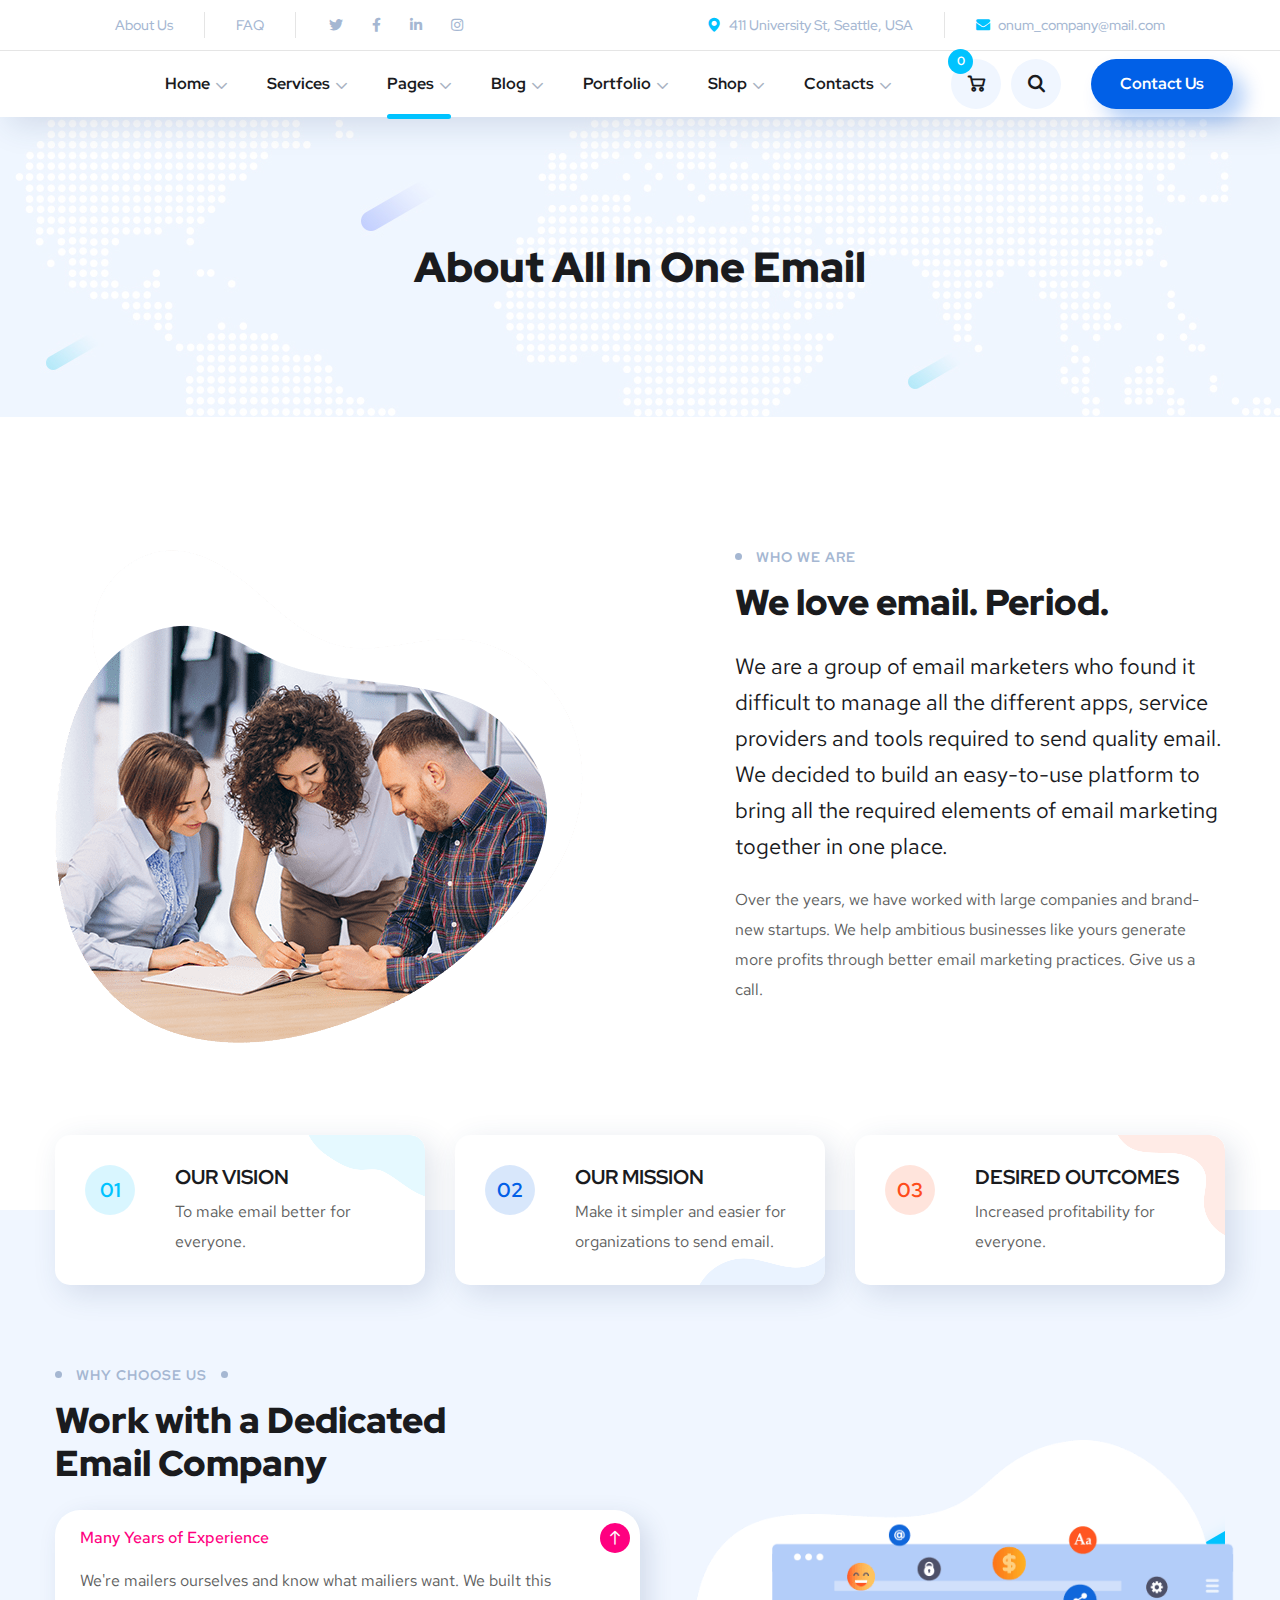
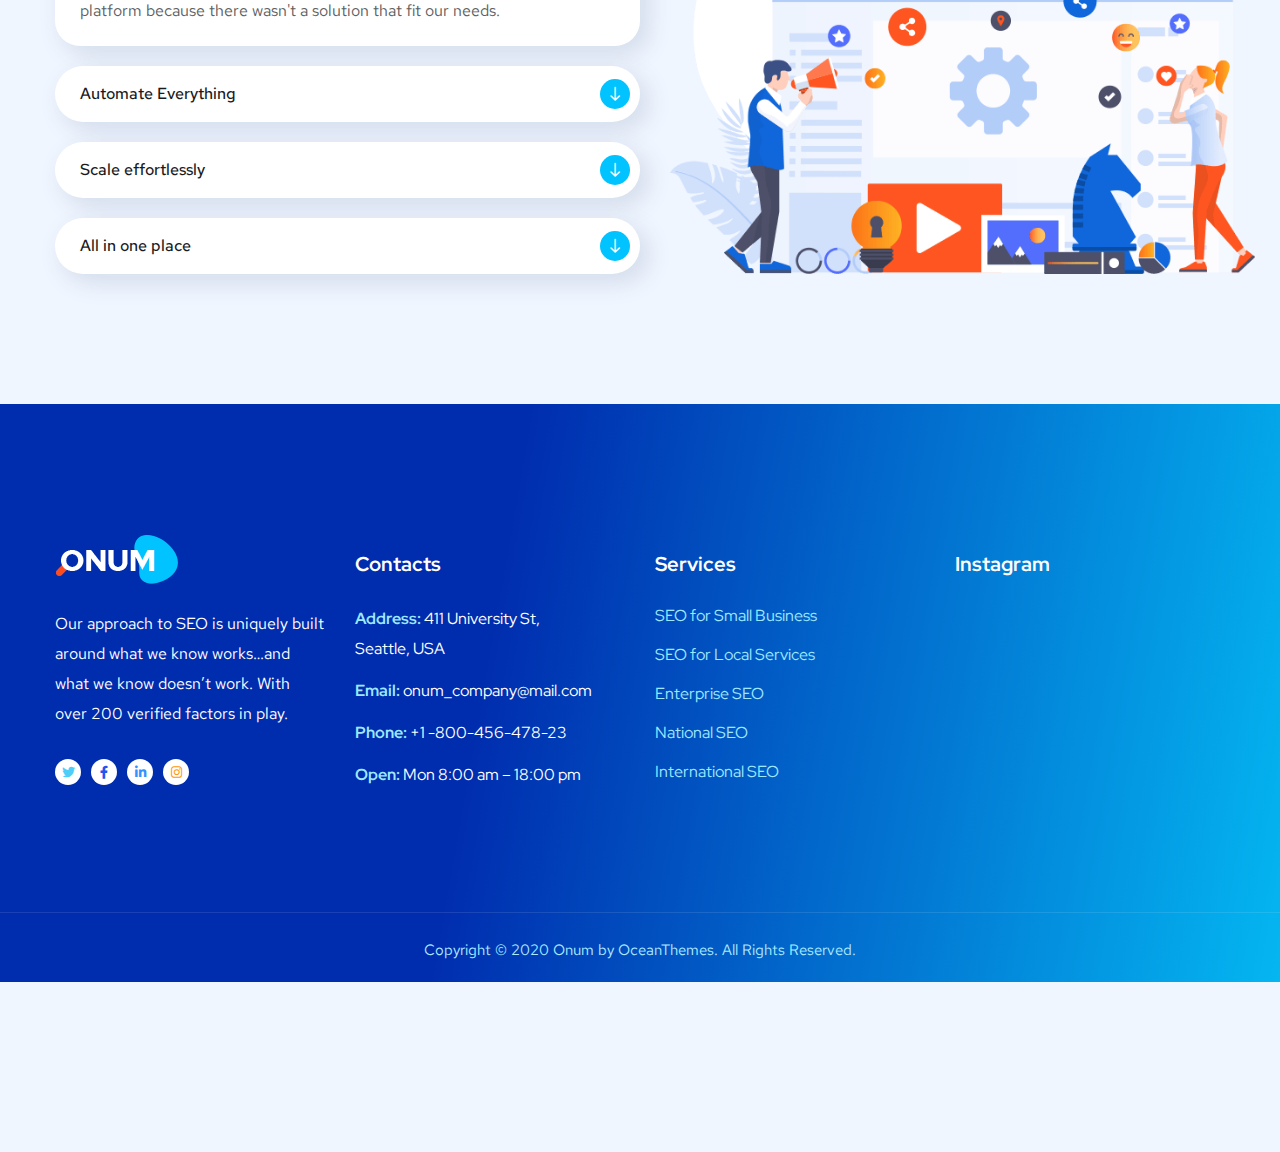
==== about-us.html @ 73ccf6ba "initialcommit" ====
<!DOCTYPE html>
<html lang="en">

<head>
    <meta charset="utf-8">
    <meta http-equiv="X-UA-Compatible" content="IE=edge" />
    <meta name="viewport" content="width=device-width, initial-scale=1, maximum-scale=1" />
    <title>About Us</title>
    <link rel="shortcut icon" type="image/x-icon" href="images/favicon.png" />
    <link rel="stylesheet" href="css/bootstrap.css" />
    <link rel="stylesheet" href="css/font-awesome.css" />
    <link rel="stylesheet" href="css/flaticon.css" />
    <link rel="stylesheet" href="css/slick.css">
    <link rel="stylesheet" href="css/slick-theme.css" />
    <link rel="stylesheet" href="css/magnific-popup.css" />
    <link rel="stylesheet" href="style.css" />
    <link rel="stylesheet" href="css/royal-preload.css" />
</head>

<body class="royal_preloader">
    <div id="page" class="site">
        <header id="site-header" class="site-header header-style-2 header-fullwidth">
            <div class="header-topbar">
                <div class="octf-area-wrap">
                    <div class="container-fluid">               
                        <!-- Header Topbar Menus -->
                        <div class="topbar_menu">
                            <ul id="menu-topbar-menu" class="menu clearfix">
                                <li><a href="#">About Us</a></li>
                                <li><a href="#">FAQ</a></li>
                            </ul>
                        </div>             

                        <!-- social icons -->
                        <ul class="social-list">
                            <li><a href="#" target="_self"><i class="fab fa-twitter"></i></a></li>
                            <li><a href="#" target="_self"><i class="fab fa-facebook-f"></i></a></li>
                            <li><a href="#" target="_self"><i class="fab fa-linkedin-in"></i></a></li>
                            <li><a href="#" target="_self"><i class="fab fa-instagram"></i></a></li>
                        </ul>
                        <!-- social icons close -->

                        <!-- contact info -->
                        <ul class="topbar-info clearfix">
                            <li><i class="flaticon-placeholder"></i> 411 University St, Seattle, USA</li>
                            <li><i class="flaticon-envelope"></i> onum_company@mail.com</li>
                        </ul>
                        <!-- contact info close -->
                                                
                    </div>
                </div>
            </div>
            <!-- Main Header start -->
            <div class="octf-main-header">
                <div class="octf-area-wrap">
                    <div class="container-fluid octf-mainbar-container">
                        <div class="octf-mainbar">
                            <div class="octf-mainbar-row octf-row">
                                <!-- logo start -->
                                <div class="octf-col">
                                    <div id="site-logo" class="site-logo">
                                        <a href="index.html">
                                            <img class="logo-static" src="images/logo-dark.svg" alt="Onum">
                                            <img class="logo-scroll" src="images/logo.svg" alt="Onum">
                                        </a>
                                    </div>
                                </div>
                                <!-- logo start -->

                                <!-- nav start -->
                                <div class="octf-col">
                                    <nav id="site-navigation" class="main-navigation">          
                                        <ul id="primary-menu" class="menu">
                                            <li class="menu-item-has-children"><a href="index.html" >Home</a>
                                                <ul class="sub-menu">
                                                    <li><a href="index.html">Main Home</a></li>
                                                    <li><a href="index-2.html">SEO Agency</a></li>
                                                    <li><a href="index-3.html">Marketing Company</a></li>
                                                    <li><a href="index-4.html">Digital Marketing</a></li>
                                                    <li><a href="index-5.html">SEO Company</a></li>
                                                    <li><a href="index-6.html">Business SEO</a></li>
                                                    <li><a href="index-7.html">SaaS Home</a></li>
                                                    <li><a href="index-8.html">SEO Consultant</a></li>
                                                </ul>
                                            </li>
                                            <li class="menu-item-has-children"><a href="#">Services</a>
                                                <ul class="sub-menu">
                                                    <li><a href="content-marketing.html">Content Marketing</a></li>
                                                    <li><a href="app-development.html">App Development</a></li>
                                                    <li><a href="search-engine-optimization.html">Search Engine Optimization</a></li>
                                                    <li><a href="ppc-management.html">PPC Management</a></li>
                                                    <li><a href="social-media.html">Social Media Marketing</a></li>
                                                </ul>
                                            </li>
                                            <li class="menu-item-has-children current-menu-item current-menu-ancestor"><a href="#">Pages</a>
                                                <ul class="sub-menu">
                                                    <li class="current-menu-item"><a href="about-us.html">About Us</a></li>
                                                    <li><a href="our-team.html">Our Team</a></li>
                                                    <li><a href="single-team.html">Single Team</a></li>
                                                    <li><a href="our-process.html">Our Process</a></li>
                                                    <li><a href="faq.html">FAQs</a></li>
                                                    <li><a href="element.html">Elements</a></li>
                                                    <li><a href="typography.html">Typography</a></li>
                                                    <li><a href="coming-soon.html">Coming Soon</a></li>
                                                    <li><a href="error.html">Error</a></li>
                                                </ul>
                                            </li>
                                            <li class="menu-item-has-children"><a href="blog.html">Blog</a>
                                                <ul class="sub-menu">
                                                    <li><a href="blog.html">Blog List</a></li>
                                                    <li><a href="blog-grid.html">Blog Grid</a></li>
                                                    <li><a href="blog-single.html">Blog Single</a></li>
                                                </ul>
                                            </li>
                                            <li class="menu-item-has-children"><a href="portfolio-grid.html">Portfolio</a>
                                                <ul class="sub-menu">
                                                    <li><a href="portfolio-masonry.html">Portfolio Masonry</a></li>
                                                    <li><a href="portfolio-grid.html">Portfolio Grid</a></li>
                                                    <li><a href="portfolio-grid-2.html">Portfolio Grid 2</a></li>
                                                    <li><a href="portfolio-single.html">Portfolio Single</a></li>
                                                </ul>
                                            </li>
                                            <li class="menu-item-has-children"><a href="shop.html">Shop</a>
                                                <ul class="sub-menu">
                                                    <li><a href="shop.html">Catelog Page</a></li>
                                                    <li><a href="cart.html">Shopping Cart</a></li>
                                                    <li><a href="checkout.html">Checkout Page</a></li>
                                                    <li><a href="single-product.html">Single Product</a></li>
                                                </ul>
                                            </li>
                                            <li class="menu-item-has-children"><a href="contact-us.html">Contacts</a>
                                                <ul class="sub-menu">
                                                    <li><a href="free-a-quote.html">Free a Quote</a></li>
                                                </ul>
                                            </li>
                                        </ul>                               
                                    </nav><!-- #site-navigation -->
                                </div>

                                <div class="octf-col text-right">
                                <!-- Call To Action -->
                                    <div class="octf-btn-cta">
                                        <div class="octf-header-module cart-btn-hover">
                                            <div class="h-cart-btn octf-cta-icons">
                                                <a class="cart-contents" href="#" title="View your shopping cart"><i class="flaticon-supermarket"></i>
                                                    <span class="count">0</span>
                                                </a>
                                            </div>  
                                            <div class="site-header-cart">
                                                <div class="widget woocommerce widget_shopping_cart">
                                                    <div class="widget_shopping_cart_content">
                                                        <p class="woocommerce-mini-cart__empty-message">No products in the cart.</p>
                                                    </div>
                                                </div>                                            
                                            </div>  
                                        </div>
                                        <div class="octf-header-module">
                                            <div class="toggle_search octf-cta-icons">
                                                <i class="flaticon-search"></i>
                                            </div>
                                            <!-- Form Search on Header -->
                                            <div class="h-search-form-field">
                                                <div class="h-search-form-inner">
                                                    <form role="search" method="get" id="search-form" class="search-form" action="">
                                                        <input type="search" class="search-field" placeholder="Search…" value="" name="s">
                                                        <button type="submit" class="search-submit"><i class="flaticon-search"></i></button>
                                                    </form>
                                                </div>                                  
                                            </div>
                                        </div>
                                        <div class="octf-header-module">
                                            <div class="btn-cta-group btn-cta-header">
                                                <a class="octf-btn octf-btn-third" href="#">Contact Us</a>
                                            </div>
                                        </div>
                                    </div>                              
                                </div>

                            </div>
                        </div>
                    </div>
                </div>
            </div>

            <!-- Header mobile -->
            <div class="header_mobile">
                <div class="container">
                    <div class="mlogo_wrapper clearfix">

                        <!-- logo mobile start -->
                        <div class="mobile_logo">
                            <a href="index.html"><img src="images/logo-dark.svg" alt="Onum"></a>
                        </div>
                        <!-- logo mobile end -->

                        <!-- cart mobile start -->
                        <div class="octf-btn-cta">
                            <div class="octf-header-module cart-btn-hover">
                                <div class="h-cart-btn octf-cta-icons">
                                    <a class="cart-contents" href="cart.html" title="View your shopping cart"><i class="flaticon-supermarket"></i>
                                        <span class="count">0</span>
                                    </a>
                                </div>  
                                <div class="site-header-cart">
                                    <div class="widget woocommerce widget_shopping_cart">
                                        <div class="widget_shopping_cart_content">
                                            <p class="woocommerce-mini-cart__empty-message">No products in the cart.</p>
                                        </div>
                                    </div>                        
                                </div>  
                            </div>
                        </div>
                        <!-- cart mobile end -->

                        <div id="mmenu_toggle">
                            <button></button>
                        </div>

                    </div>

                    <!-- nav mobile start -->
                    <div class="mmenu_wrapper">
                        <div class="mobile_nav">
                            <ul id="menu-main-menu" class="mobile_mainmenu">
                                <li class="menu-item-has-children"><a href="index.html" >Home</a>
                                    <ul class="sub-menu">
                                        <li><a href="index.html">Main Home</a></li>
                                        <li><a href="index-2.html">SEO Agency</a></li>
                                        <li><a href="index-3.html">Marketing Company</a></li>
                                        <li><a href="index-4.html">Digital Marketing</a></li>
                                        <li><a href="index-5.html">SEO Company</a></li>
                                        <li><a href="index-6.html">Business SEO</a></li>
                                        <li><a href="index-7.html">SaaS Home</a></li>
                                        <li><a href="index-8.html">SEO Consultant</a></li>
                                    </ul>
                                </li>
                                <li class="menu-item-has-children"><a href="#">Services</a>
                                    <ul class="sub-menu">
                                        <li><a href="content-marketing.html">Content Marketing</a></li>
                                        <li><a href="app-development.html">App Development</a></li>
                                        <li><a href="search-engine-optimization.html">Search Engine Optimization</a></li>
                                        <li><a href="ppc-management.html">PPC Management</a></li>
                                        <li><a href="social-media.html">Social Media Marketing</a></li>
                                    </ul>
                                </li>
                                <li class="menu-item-has-children current-menu-item current-menu-ancestor"><a href="#">Pages</a>
                                    <ul class="sub-menu">
                                        <li class="current-menu-item"><a href="about-us.html">About Us</a></li>
                                        <li><a href="our-team.html">Our Team</a></li>
                                        <li><a href="single-team.html">Single Team</a></li>
                                        <li><a href="our-process.html">Our Process</a></li>
                                        <li><a href="faq.html">FAQs</a></li>
                                        <li><a href="element.html">Elements</a></li>
                                        <li><a href="typography.html">Typography</a></li>
                                        <li><a href="coming-soon.html">Coming Soon</a></li>
                                        <li><a href="error.html">Error</a></li>
                                    </ul>
                                </li>
                                <li class="menu-item-has-children"><a href="blog.html">Blog</a>
                                    <ul class="sub-menu">
                                        <li><a href="blog.html">Blog List</a></li>
                                        <li><a href="blog-grid.html">Blog Grid</a></li>
                                        <li><a href="blog-single.html">Blog Single</a></li>
                                    </ul>
                                </li>
                                <li class="menu-item-has-children"><a href="portfolio-grid.html">Portfolio</a>
                                    <ul class="sub-menu">
                                        <li><a href="portfolio-masonry.html">Portfolio Masonry</a></li>
                                        <li><a href="portfolio-grid.html">Portfolio Grid</a></li>
                                        <li><a href="portfolio-grid-2.html">Portfolio Grid 2</a></li>
                                        <li><a href="portfolio-single.html">Portfolio Single</a></li>
                                    </ul>
                                </li>
                                <li class="menu-item-has-children"><a href="shop.html">Shop</a>
                                    <ul class="sub-menu">
                                        <li><a href="shop.html">Catelog Page</a></li>
                                        <li><a href="cart.html">Shopping Cart</a></li>
                                        <li><a href="checkout.html">Checkout Page</a></li>
                                        <li><a href="single-product.html">Single Product</a></li>
                                    </ul>
                                </li>
                                <li class="menu-item-has-children"><a href="contact-us.html">Contacts</a>
                                    <ul class="sub-menu">
                                        <li><a href="free-a-quote.html">Free a Quote</a></li>
                                    </ul>
                                </li>
                            </ul>
                        </div>
                    </div>
                    <!-- nav mobile end -->
                </div>
            </div>
        </header>

        <div id="content" class="site-content">
            <div class="page-header dtable text-center" style="background-image: url(images/bg-page-header.jpg);">
                <div class="dcell">
                    <div class="container">
                        <h1 class="page-title">About All In One Email</h1>
                        
                    </div>
                </div>
            </div>

            <section class="p-t125 p-b160 sm-p-b60">
                <div class="container">
                    <div class="row flex-row justify-content-center">
                        <div class="col-md-6 col-sm-12-col-xs-12 align-self-center xs-m-b40">
                            <img src="images/about-us-2.png" alt="">
                        </div>
                        <div class="col-md-6 col-sm-12-col-xs-12 align-self-center">
                            <div class="about-content p-l80 xs-p-l0">
                                <div class="ot-heading left-align">
                                    <h6><span>who we are</span></h6>
                                    <h2 class="main-heading">We love email. Period.</h2>
                                </div>
                                <p class="font22 text-dark">We are a group of email marketers who found it difficult to manage all the different apps, service providers and tools required to send quality email. We decided to build an easy-to-use platform to bring all the required elements of email marketing together in one place.</p>
                                <p class="p-b45">Over the years, we have worked with large companies and brand-new startups. We help ambitious businesses like yours generate more profits through better email marketing practices. Give us a call.</p>
                                
                            </div>
                        </div>
                    </div>
                </div>
            </section>

            
            <section class="p-b170 bg-light">
                <div class="container">
                    <div class="row p-b75 sm-p-tb60">
                        <div class="about-swrap-top-1">
                            <div class="col-md-4 col-sm-6 col-xs-12 sm-m-b40">
                                <div class="service-box-s2 s-box service-box-s2-bg1">
                                    <div class="number-box">01</div>
                                    <div class="content-box">
                                    <h5>OUR VISION</h5>
                                        <p>To make email better for everyone.</p>
                                       </div>
                                </div>
                            </div>
                            <div class="col-md-4 col-sm-6 col-xs-12 sm-m-b40">
                                <div class="service-box-s2 s-box service-box-s2-bg2">
                                    <div class="number-box s2">02</div>
                                    <div class="content-box">
                                         <h5>OUR MISSION</h5>
                                        <p>Make it simpler and easier for organizations to send email.</p>
                                    </div>
                                </div>
                            </div>
                            <div class="col-md-4 col-sm-6 col-xs-12">
                                <div class="service-box-s2 s-box service-box-s2-bg3">
                                    <div class="number-box s3">03</div>
                                    <div class="content-box">
                                        <h5>DESIRED OUTCOMES</h5>
                                        <p>Increased profitability for everyone.</p>
                                    </div>
                                </div>
                            </div>
                        </div>
                    </div>
                   
                   <section class="p-b130 bg-counter">
                <div class="container">
                    <div class="row">
                        <div class="col-md-12">
                    <div class="row">
                   <div class="row flex-row align-items-end">
                                    <div class="col-lg-6 col-md-12 col-xs-12 xs-m-b40">
                                        <div class="ot-heading">
                                            <h6><span>why choose us</span></h6>
                                            <h2 class="main-heading">Work with a Dedicated<br>Email Company</h2>
                                        </div>
                                        <div class="ot-accordions">
                                            <div class="acc-item current">
                                                <span class="acc-toggle">Many Years of Experience <i class="down flaticon-arrow-pointing-to-down"></i><i class="up flaticon-arrow-pointing-to-up"></i></span>
                                                <div class="acc-content active" style="display: block;">
                                                    We're mailers ourselves and know what mailiers want. We built this platform because there wasn't a solution that fit our needs.                     
                                                </div>
                                            </div>
                                            <div class="acc-item">
                                                <span class="acc-toggle">Automate Everything <i class="down flaticon-arrow-pointing-to-down"></i><i class="up flaticon-arrow-pointing-to-up"></i></span>
                                                <div class="acc-content">
                                                    <p>Set up your automation flows so that all you have to do is check stats. Drip campaigns and behavioral triggers makes your life easier.</p>             
                                                </div>
                                            </div>
                                            <div class="acc-item">
                                                <span class="acc-toggle">Scale effortlessly <i class="down flaticon-arrow-pointing-to-down"></i><i class="up flaticon-arrow-pointing-to-up"></i></span>
                                                <div class="acc-content">
                                                    <p>Start slow and easily ramp up to millions of emails per day.</p>              
                                                </div>
                                            </div>
                                            <div class="acc-item">
                                                <span class="acc-toggle">All in one place <i class="down flaticon-arrow-pointing-to-down"></i><i class="up flaticon-arrow-pointing-to-up"></i></span>
                                                <div class="acc-content">
                                                    <p>Our goal is to have everything you need to be successful in one place. If we don't have, ask and we'll get it for you.</p>
                                                </div>
                                            </div>
                                        </div>
                                    </div>
                                    <div class="col-lg-6 col-md-12 col-xs-12 text-center">
                                        <img src="images/whyus-home1.png" alt="seo">
                                    </div>
                                </div>
                            </div>
                        </div>
                    </div>
                </div>
                </section>
                
            

        </div>

        <footer id="site-footer" class="site-footer site-footer-2 bg-gradient-2">
            <div class="main-footer">
                <div class="container">
                    <div class="row">
                        <div class="col-lg-3 col-sm-6">
                            <div class="footer-widget">
                                <img src="images/logo.png" class="attachment-full size-full m-b25" alt="">
                                <p class="m-b30">Our approach to SEO is uniquely built around what we know works…and what we know doesn’t work. With over 200 verified factors in play.</p>
                                <div class="footer-social">
                                    <a class="footer-social-icon twitter" href="#" target="_blank"><i class="fab fa-twitter"></i></a>
                                    <a class="footer-social-icon facebook" href="#" target="_blank"><i class="fab fa-facebook-f"></i></a>
                                    <a class="footer-social-icon linkedin" href="#" target="_blank"><i class="fab fa-linkedin-in"></i></a>
                                    <a class="footer-social-icon instagram" href="#" target="_blank"><i class="fab fa-instagram"></i></a>
                                </div>
                            </div>
                        </div>
                        <div class="col-lg-3 col-sm-6">
                            <div class="footer-widget">
                                <h5>Contacts</h5>
                                <div class="footer-contact-2">
                                    <ul class="font-second">
                                        <li><strong>Address:</strong> 411 University St,<br>Seattle, USA</li>
                                        <li><strong>Email:</strong> onum_company@mail.com</li>
                                        <li><strong>Phone:</strong> +1 -800-456-478-23</li>
                                        <li><strong>Open:</strong> Mon 8:00 am – 18:00 pm</li>
                                    </ul>
                                </div>
                            </div>
                        </div>
                        <div class="col-lg-3 col-sm-6">
                            <div class="footer-widget">
                                <h5>Services</h5>
                                <ul class="ft-menu-list">
                                    <li class="ft-menu-item">
                                        <a href="#">SEO for Small Business</a>
                                    </li>
                                    <li class="ft-menu-item">
                                        <a href="#">SEO for Local Services</a>
                                    </li>
                                    <li class="ft-menu-item">
                                        <a href="#">Enterprise SEO</a>
                                    </li>
                                    <li class="ft-menu-item">
                                        <a href="#">National SEO</a>
                                    </li>
                                    <li class="ft-menu-item">
                                        <a href="#">International SEO</a>
                                    </li>
                                </ul>
                            </div>
                        </div>
                        <div class="col-lg-3 col-sm-6">
                            <div class="footer-widget">
                                <h5>Instagram</h5>
                                <div class="widget-insta-feeds instafeed-gallery">
                                    <div class="instafeed-item">
                                        <a href="#" target="_blank"><img src="https://via.placeholder.com/80x80.png" alt=""></a>
                                    </div>
                                    <div class="instafeed-item">
                                        <a href="#" target="_blank"><img src="https://via.placeholder.com/80x80.png" alt=""></a>
                                    </div>
                                    <div class="instafeed-item">
                                        <a href="#" target="_blank"><img src="https://via.placeholder.com/80x80.png" alt=""></a>
                                    </div>
                                    <div class="instafeed-item">
                                        <a href="#" target="_blank"><img src="https://via.placeholder.com/80x80.png" alt=""></a>
                                    </div>
                                    <div class="instafeed-item">
                                        <a href="#" target="_blank"><img src="https://via.placeholder.com/80x80.png" alt=""></a>
                                    </div>
                                    <div class="instafeed-item">
                                        <a href="#" target="_blank"><img src="https://via.placeholder.com/80x80.png" alt=""></a>
                                    </div>
                                </div>
                            </div>
                        </div>
                    </div>
                </div>
            </div>
            <div class="footer-bottom">
                <div class="container">
                    <p class="copyright-2 text-center">Copyright © 2020 Onum by OceanThemes. All Rights Reserved.</p>
                </div>
            </div>
        </footer><!-- #site-footer -->
    </div><!-- #page -->
    <a id="back-to-top" href="#" class="show"><i class="flaticon-arrow-pointing-to-up"></i></a>
        <!-- jQuery -->
    <script src="js/jquery.min.js"></script>
    <script src="js/slick.min.js"></script>
    <script src="js/jquery.magnific-popup.min.js"></script>
    <script src="js/jquery.isotope.min.js"></script>
    <script src="js/easypiechart.js"></script>
    <script src="js/particles.min.js"></script>
    <script src="js/jquery.countdown.min.js"></script>
    <script src="js/scripts.js"></script>
    <script src="js/header-mobile.js"></script>
    <script src="js/royal_preloader.min.js"></script>
</body>
</html>
<script type="text/javascript">
    window.jQuery = window.$ = jQuery;  
    (function($) { "use strict";
        //Preloader
        Royal_Preloader.config({
            mode           : 'logo',
            logo           : 'images/Vertical logo2.svg',
            logo_size      : [160, 150],
            showProgress   : true,
            showPercentage : true,
            text_colour: '#000000',
            background:  '#ffffff'
        });
    })(jQuery);
</script>
---- css/flaticon.css ----
/*
    Flaticon icon font: Flaticon
    Creation date: 26/08/2019 16:52
    */

@font-face {
  font-family: "Flaticon";
  src: url("../fonts/Flaticon.eot");
  src: url("../fonts/Flaticon.eot?#iefix") format("embedded-opentype"),
       url("../fonts/Flaticon.woff2") format("woff2"),
       url("../fonts/Flaticon.woff") format("woff"),
       url("../fonts/Flaticon.ttf") format("truetype"),
       url("../fonts/Flaticon.svg#Flaticon") format("svg");
  font-weight: normal;
  font-style: normal;
}

@media screen and (-webkit-min-device-pixel-ratio:0) {
  @font-face {
    font-family: "Flaticon";
    src: url("../fonts/Flaticon.svg#Flaticon") format("svg");
  }
}

[class^="flaticon-"]:before, [class*=" flaticon-"]:before,
[class^="flaticon-"]:after, [class*=" flaticon-"]:after {   
  font-family: Flaticon;
  font-size: 14px;
  font-style: normal;
  margin-left: 0px;
}

.flaticon-arrow-point-to-right:before { content: "\f100"; }
.flaticon-right-arrow:before { content: "\f101"; }
.flaticon-placeholder-filled-point:before { content: "\f102"; }
.flaticon-placeholder:before { content: "\f103"; }
.flaticon-phone:before { content: "\f104"; }
.flaticon-clock:before { content: "\f105"; }
.flaticon-search:before { content: "\f106"; }
.flaticon-supermarket:before { content: "\f107"; }
.flaticon-24h:before { content: "\f108"; }
.flaticon-check:before { content: "\f109"; }
.flaticon-share:before { content: "\f10a"; }
.flaticon-share-1:before { content: "\f10b"; }
.flaticon-arrowhead-thin-outline-to-the-left:before { content: "\f10c"; }
.flaticon-arrow-down-sign-to-navigate:before { content: "\f10d"; }
.flaticon-navigate-up-arrow:before { content: "\f10e"; }
.flaticon-chain:before { content: "\f10f"; }
.flaticon-heart:before { content: "\f110"; }
.flaticon-e-commerce-like-heart:before { content: "\f111"; }
.flaticon-like:before { content: "\f112"; }
.flaticon-heart-1:before { content: "\f113"; }
.flaticon-quote:before { content: "\f114"; }
.flaticon-quotation:before { content: "\f115"; }
.flaticon-writer:before { content: "\f116"; }
.flaticon-add:before { content: "\f117"; }
.flaticon-add-1:before { content: "\f118"; }
.flaticon-add-2:before { content: "\f119"; }
.flaticon-delete:before { content: "\f11a"; }
.flaticon-close-cross:before { content: "\f11b"; }
.flaticon-close:before { content: "\f11c"; }
.flaticon-close-button:before { content: "\f11d"; }
.flaticon-eye-open:before { content: "\f11e"; }
.flaticon-view:before { content: "\f11f"; }
.flaticon-left-arrow:before { content: "\f120"; }
.flaticon-right-arrow-1:before { content: "\f121"; }
.flaticon-left-arrow-1:before { content: "\f122"; }
.flaticon-arrow-pointing-to-right:before { content: "\f123"; }
.flaticon-next:before { content: "\f124"; }
.flaticon-keyboard-right-arrow-button:before { content: "\f125"; }
.flaticon-down-arrow:before { content: "\f126"; }
.flaticon-cart:before { content: "\f127"; }
.flaticon-graphic:before { content: "\f128"; }
.flaticon-portfolio:before { content: "\f129"; }
.flaticon-rocket:before { content: "\f12a"; }
.flaticon-aim:before { content: "\f12b"; }
.flaticon-system:before { content: "\f12c"; }
.flaticon-report:before { content: "\f12d"; }
.flaticon-globe:before { content: "\f12e"; }
.flaticon-startup:before { content: "\f12f"; }
.flaticon-internet:before { content: "\f130"; }
.flaticon-growth:before { content: "\f131"; }
.flaticon-pie-chart:before { content: "\f132"; }
.flaticon-pie-chart-1:before { content: "\f133"; }
.flaticon-document:before { content: "\f134"; }
.flaticon-search-1:before { content: "\f135"; }
.flaticon-coding:before { content: "\f136"; }
.flaticon-pie-chart-2:before { content: "\f137"; }
.flaticon-cloud-computing:before { content: "\f138"; }
.flaticon-pinterest:before { content: "\f139"; }
.flaticon-arrow-pointing-to-left:before { content: "\f13a"; }
.flaticon-arrow-pointing-to-down:before { content: "\f13b"; }
.flaticon-arrow-pointing-to-up:before { content: "\f13c"; }
.flaticon-world:before { content: "\f13d"; }
.flaticon-note:before { content: "\f13e"; }
.flaticon-viber:before { content: "\f13f"; }
.flaticon-star:before { content: "\f140"; }
.flaticon-phone-1:before { content: "\f141"; }
.flaticon-envelope:before { content: "\f142"; }
.flaticon-cart-1:before { content: "\f143"; }
.flaticon-user:before { content: "\f144"; }
.flaticon-send:before { content: "\f145"; }
.flaticon-analytics:before { content: "\f146"; }
.flaticon-chart:before { content: "\f147"; }
.flaticon-chat:before { content: "\f148"; }
.flaticon-link:before { content: "\f149"; }
.flaticon-heart-2:before { content: "\f14a"; }
.flaticon-info:before { content: "\f14b"; }
.flaticon-close-1:before { content: "\f14c"; }
.flaticon-check-1:before { content: "\f14d"; }
.flaticon-check-2:before { content: "\f14e"; }
.flaticon-exclamation:before { content: "\f14f"; }
.flaticon-danger:before { content: "\f150"; }
.flaticon-facebook-logo:before { content: "\f151"; }
.flaticon-facebook-letter-logo:before { content: "\f152"; }
.flaticon-twitter:before { content: "\f153"; }
.flaticon-twitter-black-shape:before { content: "\f154"; }
.flaticon-twitter-social-logotype:before { content: "\f155"; }
.flaticon-instagram:before { content: "\f156"; }
.flaticon-instagram-logo:before { content: "\f157"; }
.flaticon-instagram-1:before { content: "\f158"; }
.flaticon-instagram-2:before { content: "\f159"; }
.flaticon-pinterest-letter-logo:before { content: "\f15a"; }
.flaticon-pinterest-1:before { content: "\f15b"; }
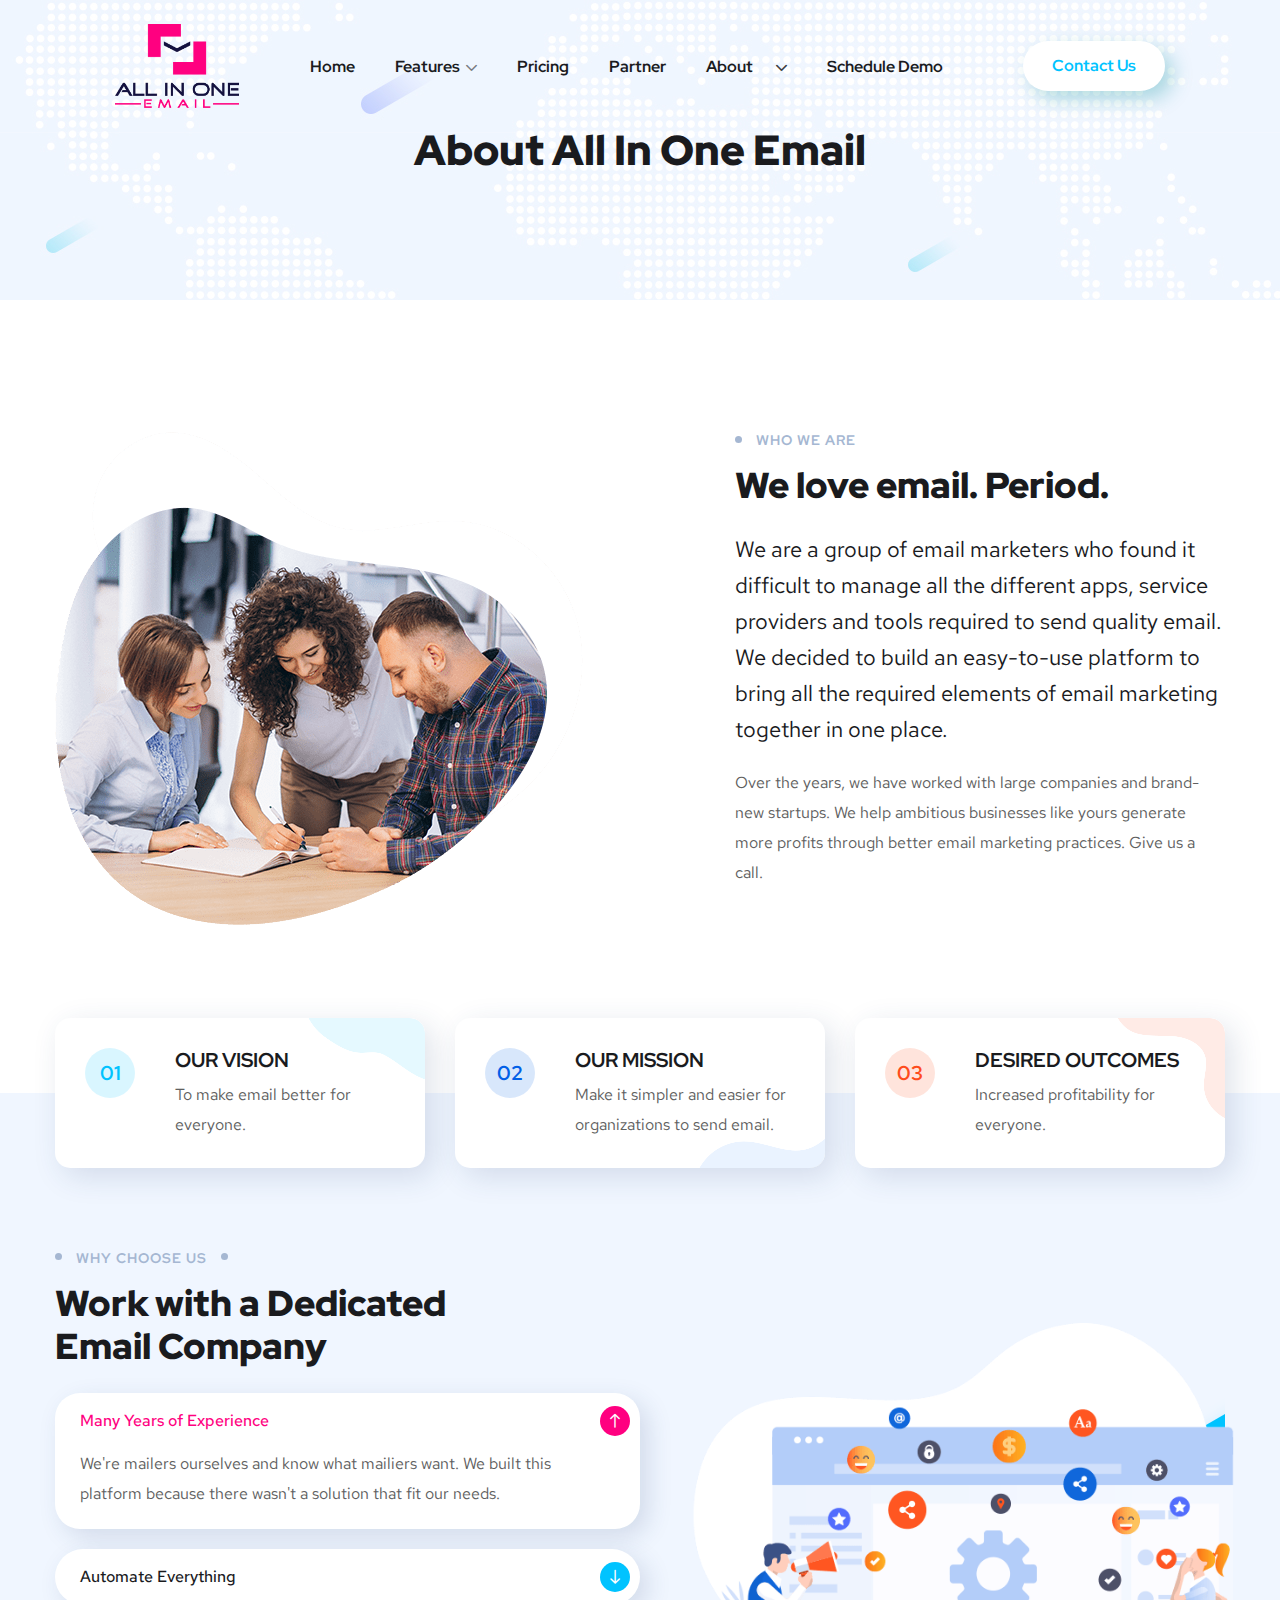
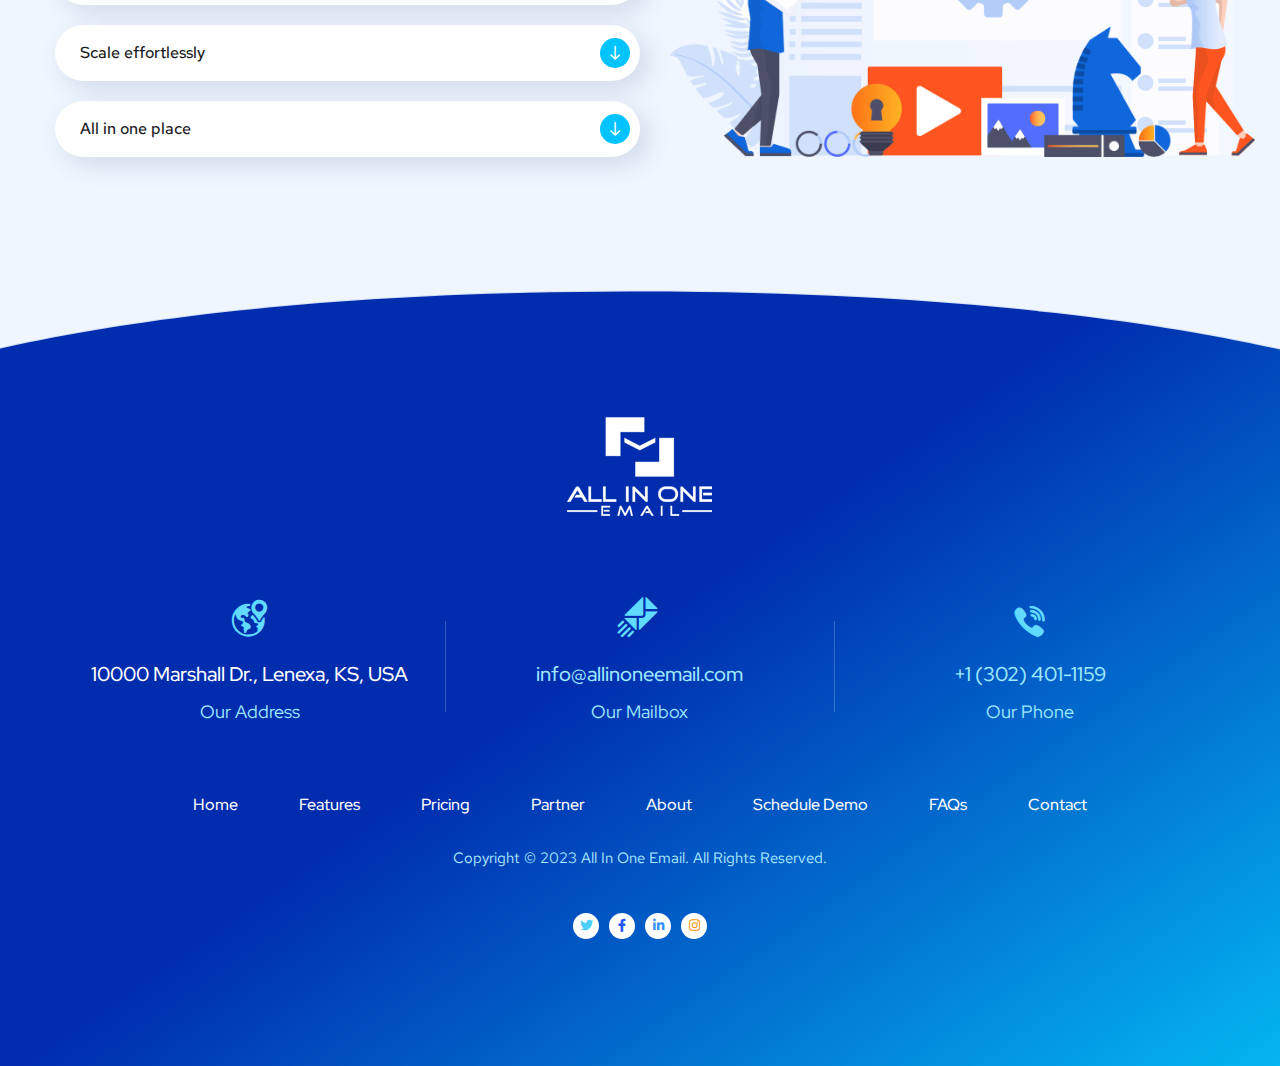
==== commit 87834b91: "change header/footer feature, contact-partner, about-us, faq, contact-us" ====
--- a/about-us.html
+++ b/about-us.html
@@ -15,43 +15,14 @@
     <link rel="stylesheet" href="css/magnific-popup.css" />
     <link rel="stylesheet" href="style.css" />
     <link rel="stylesheet" href="css/royal-preload.css" />
+    <link rel="stylesheet" href="css/contact-form.css">
 </head>
 
 <body class="royal_preloader">
     <div id="page" class="site">
-        <header id="site-header" class="site-header header-style-2 header-fullwidth">
-            <div class="header-topbar">
-                <div class="octf-area-wrap">
-                    <div class="container-fluid">               
-                        <!-- Header Topbar Menus -->
-                        <div class="topbar_menu">
-                            <ul id="menu-topbar-menu" class="menu clearfix">
-                                <li><a href="#">About Us</a></li>
-                                <li><a href="#">FAQ</a></li>
-                            </ul>
-                        </div>             
-
-                        <!-- social icons -->
-                        <ul class="social-list">
-                            <li><a href="#" target="_self"><i class="fab fa-twitter"></i></a></li>
-                            <li><a href="#" target="_self"><i class="fab fa-facebook-f"></i></a></li>
-                            <li><a href="#" target="_self"><i class="fab fa-linkedin-in"></i></a></li>
-                            <li><a href="#" target="_self"><i class="fab fa-instagram"></i></a></li>
-                        </ul>
-                        <!-- social icons close -->
-
-                        <!-- contact info -->
-                        <ul class="topbar-info clearfix">
-                            <li><i class="flaticon-placeholder"></i> 411 University St, Seattle, USA</li>
-                            <li><i class="flaticon-envelope"></i> onum_company@mail.com</li>
-                        </ul>
-                        <!-- contact info close -->
-                                                
-                    </div>
-                </div>
-            </div>
+        <header id="site-header" class="site-header header-style-1 header-overlay header-fullwidth sticky-header">
             <!-- Main Header start -->
-            <div class="octf-main-header">
+            <div class="octf-main-header header-background">
                 <div class="octf-area-wrap">
                     <div class="container-fluid octf-mainbar-container">
                         <div class="octf-mainbar">
@@ -60,8 +31,8 @@
                                 <div class="octf-col">
                                     <div id="site-logo" class="site-logo">
                                         <a href="index.html">
-                                            <img class="logo-static" src="images/logo-dark.svg" alt="Onum">
-                                            <img class="logo-scroll" src="images/logo.svg" alt="Onum">
+                                            <img class="logo-static" src="images/Vertical-logo2.png" alt="logo">
+                                            <!-- <img class="logo-scroll" src="images/Vertical-logo-white.png" alt="logo"> -->
                                         </a>
                                     </div>
                                 </div>
@@ -71,108 +42,46 @@
                                 <div class="octf-col">
                                     <nav id="site-navigation" class="main-navigation">          
                                         <ul id="primary-menu" class="menu">
-                                            <li class="menu-item-has-children"><a href="index.html" >Home</a>
+                                            <li class="main-navigation header-menu"><a href="index.html" >Home</a>
+                                                
+                                            </li>
+                                            <li class="menu-item-has-children header-menu"><a href="features.html">Features</a>
                                                 <ul class="sub-menu">
-                                                    <li><a href="index.html">Main Home</a></li>
-                                                    <li><a href="index-2.html">SEO Agency</a></li>
-                                                    <li><a href="index-3.html">Marketing Company</a></li>
-                                                    <li><a href="index-4.html">Digital Marketing</a></li>
-                                                    <li><a href="index-5.html">SEO Company</a></li>
-                                                    <li><a href="index-6.html">Business SEO</a></li>
-                                                    <li><a href="index-7.html">SaaS Home</a></li>
-                                                    <li><a href="index-8.html">SEO Consultant</a></li>
+                                                    <li><a href="features.html#smtp">Plug and Play SMTP Integration</a></li>
+                                                    <li><a href="features.html#automation">Email Automation</a></li>
+                                                    <li><a href="features.html#segmentation">Segmentation</a></li>
+                                                    <li><a href="features.html#templates">Template Editor</a></li>
+                                                    <li><a href="features.html#personalization">Personalization</a></li>
+                                                    <li><a href="features.html#analytics">Analytics</a></li>
+                                                    <li><a href="features.html#validation">Email Validation</a></li>
                                                 </ul>
                                             </li>
-                                            <li class="menu-item-has-children"><a href="#">Services</a>
-                                                <ul class="sub-menu">
-                                                    <li><a href="content-marketing.html">Content Marketing</a></li>
-                                                    <li><a href="app-development.html">App Development</a></li>
-                                                    <li><a href="search-engine-optimization.html">Search Engine Optimization</a></li>
-                                                    <li><a href="ppc-management.html">PPC Management</a></li>
-                                                    <li><a href="social-media.html">Social Media Marketing</a></li>
+                                            <li class="main-navigation header-menu" ><a href="#pricing">Pricing</a>
+                                            	</li>
+                                            <li class="main-navigation header-menu"><a href="partner.html">Partner</a>
+                                    			</li>
+                                            <li class="menu-item-has-children header-menu"><a href="about-us.html">About</a>
+                                            	<ul class="sub-menu">
+                                                <li><a href="about-us.html">About Us</li>
+                                                <li><a href="faq.html">FAQs</li>
                                                 </ul>
-                                            </li>
-                                            <li class="menu-item-has-children current-menu-item current-menu-ancestor"><a href="#">Pages</a>
-                                                <ul class="sub-menu">
-                                                    <li class="current-menu-item"><a href="about-us.html">About Us</a></li>
-                                                    <li><a href="our-team.html">Our Team</a></li>
-                                                    <li><a href="single-team.html">Single Team</a></li>
-                                                    <li><a href="our-process.html">Our Process</a></li>
-                                                    <li><a href="faq.html">FAQs</a></li>
-                                                    <li><a href="element.html">Elements</a></li>
-                                                    <li><a href="typography.html">Typography</a></li>
-                                                    <li><a href="coming-soon.html">Coming Soon</a></li>
-                                                    <li><a href="error.html">Error</a></li>
-                                                </ul>
-                                            </li>
-                                            <li class="menu-item-has-children"><a href="blog.html">Blog</a>
-                                                <ul class="sub-menu">
-                                                    <li><a href="blog.html">Blog List</a></li>
-                                                    <li><a href="blog-grid.html">Blog Grid</a></li>
-                                                    <li><a href="blog-single.html">Blog Single</a></li>
-                                                </ul>
-                                            </li>
-                                            <li class="menu-item-has-children"><a href="portfolio-grid.html">Portfolio</a>
-                                                <ul class="sub-menu">
-                                                    <li><a href="portfolio-masonry.html">Portfolio Masonry</a></li>
-                                                    <li><a href="portfolio-grid.html">Portfolio Grid</a></li>
-                                                    <li><a href="portfolio-grid-2.html">Portfolio Grid 2</a></li>
-                                                    <li><a href="portfolio-single.html">Portfolio Single</a></li>
-                                                </ul>
-                                            </li>
-                                            <li class="menu-item-has-children"><a href="shop.html">Shop</a>
-                                                <ul class="sub-menu">
-                                                    <li><a href="shop.html">Catelog Page</a></li>
-                                                    <li><a href="cart.html">Shopping Cart</a></li>
-                                                    <li><a href="checkout.html">Checkout Page</a></li>
-                                                    <li><a href="single-product.html">Single Product</a></li>
-                                                </ul>
-                                            </li>
-                                            <li class="menu-item-has-children"><a href="contact-us.html">Contacts</a>
-                                                <ul class="sub-menu">
-                                                    <li><a href="free-a-quote.html">Free a Quote</a></li>
-                                                </ul>
-                                            </li>
+                                    			</li>   
+                                            <li class="main-navigation header-menu"><a href="https://calendly.com/allinoneemail/60min" target="_blank" rel="noopener noreferrer">Schedule Demo</a>
+                                            	</li>
+                                            
                                         </ul>                               
                                     </nav><!-- #site-navigation -->
                                 </div>
 
                                 <div class="octf-col text-right">
                                 <!-- Call To Action -->
-                                    <div class="octf-btn-cta">
-                                        <div class="octf-header-module cart-btn-hover">
-                                            <div class="h-cart-btn octf-cta-icons">
-                                                <a class="cart-contents" href="#" title="View your shopping cart"><i class="flaticon-supermarket"></i>
-                                                    <span class="count">0</span>
-                                                </a>
-                                            </div>  
-                                            <div class="site-header-cart">
-                                                <div class="widget woocommerce widget_shopping_cart">
-                                                    <div class="widget_shopping_cart_content">
-                                                        <p class="woocommerce-mini-cart__empty-message">No products in the cart.</p>
-                                                    </div>
-                                                </div>                                            
-                                            </div>  
-                                        </div>
-                                        <div class="octf-header-module">
-                                            <div class="toggle_search octf-cta-icons">
-                                                <i class="flaticon-search"></i>
-                                            </div>
-                                            <!-- Form Search on Header -->
-                                            <div class="h-search-form-field">
-                                                <div class="h-search-form-inner">
-                                                    <form role="search" method="get" id="search-form" class="search-form" action="">
-                                                        <input type="search" class="search-field" placeholder="Search…" value="" name="s">
-                                                        <button type="submit" class="search-submit"><i class="flaticon-search"></i></button>
-                                                    </form>
-                                                </div>                                  
-                                            </div>
-                                        </div>
+                                    <div class="octf-btn-cta">                                                                      
                                         <div class="octf-header-module">
                                             <div class="btn-cta-group btn-cta-header">
-                                                <a class="octf-btn octf-btn-third" href="#">Contact Us</a>
+                                                <a class="octf-btn octf-btn-third" href="contact-us.html">Contact Us</a>
                                             </div>
                                         </div>
+                                        
                                     </div>                              
                                 </div>
 
@@ -189,28 +98,11 @@
 
                         <!-- logo mobile start -->
                         <div class="mobile_logo">
-                            <a href="index.html"><img src="images/logo-dark.svg" alt="Onum"></a>
+                            <a href="index.html"><img src="images/Vertical logo2.svg" alt="logo"></a>
                         </div>
                         <!-- logo mobile end -->
 
-                        <!-- cart mobile start -->
-                        <div class="octf-btn-cta">
-                            <div class="octf-header-module cart-btn-hover">
-                                <div class="h-cart-btn octf-cta-icons">
-                                    <a class="cart-contents" href="cart.html" title="View your shopping cart"><i class="flaticon-supermarket"></i>
-                                        <span class="count">0</span>
-                                    </a>
-                                </div>  
-                                <div class="site-header-cart">
-                                    <div class="widget woocommerce widget_shopping_cart">
-                                        <div class="widget_shopping_cart_content">
-                                            <p class="woocommerce-mini-cart__empty-message">No products in the cart.</p>
-                                        </div>
-                                    </div>                        
-                                </div>  
-                            </div>
-                        </div>
-                        <!-- cart mobile end -->
+                     
 
                         <div id="mmenu_toggle">
                             <button></button>
@@ -222,68 +114,31 @@
                     <div class="mmenu_wrapper">
                         <div class="mobile_nav">
                             <ul id="menu-main-menu" class="mobile_mainmenu">
-                                <li class="menu-item-has-children"><a href="index.html" >Home</a>
-                                    <ul class="sub-menu">
-                                        <li><a href="index.html">Main Home</a></li>
-                                        <li><a href="index-2.html">SEO Agency</a></li>
-                                        <li><a href="index-3.html">Marketing Company</a></li>
-                                        <li><a href="index-4.html">Digital Marketing</a></li>
-                                        <li><a href="index-5.html">SEO Company</a></li>
-                                        <li><a href="index-6.html">Business SEO</a></li>
-                                        <li><a href="index-7.html">SaaS Home</a></li>
-                                        <li><a href="index-8.html">SEO Consultant</a></li>
-                                    </ul>
-                                </li>
-                                <li class="menu-item-has-children"><a href="#">Services</a>
-                                    <ul class="sub-menu">
-                                        <li><a href="content-marketing.html">Content Marketing</a></li>
-                                        <li><a href="app-development.html">App Development</a></li>
-                                        <li><a href="search-engine-optimization.html">Search Engine Optimization</a></li>
-                                        <li><a href="ppc-management.html">PPC Management</a></li>
-                                        <li><a href="social-media.html">Social Media Marketing</a></li>
-                                    </ul>
-                                </li>
-                                <li class="menu-item-has-children current-menu-item current-menu-ancestor"><a href="#">Pages</a>
-                                    <ul class="sub-menu">
-                                        <li class="current-menu-item"><a href="about-us.html">About Us</a></li>
-                                        <li><a href="our-team.html">Our Team</a></li>
-                                        <li><a href="single-team.html">Single Team</a></li>
-                                        <li><a href="our-process.html">Our Process</a></li>
-                                        <li><a href="faq.html">FAQs</a></li>
-                                        <li><a href="element.html">Elements</a></li>
-                                        <li><a href="typography.html">Typography</a></li>
-                                        <li><a href="coming-soon.html">Coming Soon</a></li>
-                                        <li><a href="error.html">Error</a></li>
-                                    </ul>
-                                </li>
-                                <li class="menu-item-has-children"><a href="blog.html">Blog</a>
-                                    <ul class="sub-menu">
-                                        <li><a href="blog.html">Blog List</a></li>
-                                        <li><a href="blog-grid.html">Blog Grid</a></li>
-                                        <li><a href="blog-single.html">Blog Single</a></li>
-                                    </ul>
-                                </li>
-                                <li class="menu-item-has-children"><a href="portfolio-grid.html">Portfolio</a>
-                                    <ul class="sub-menu">
-                                        <li><a href="portfolio-masonry.html">Portfolio Masonry</a></li>
-                                        <li><a href="portfolio-grid.html">Portfolio Grid</a></li>
-                                        <li><a href="portfolio-grid-2.html">Portfolio Grid 2</a></li>
-                                        <li><a href="portfolio-single.html">Portfolio Single</a></li>
-                                    </ul>
-                                </li>
-                                <li class="menu-item-has-children"><a href="shop.html">Shop</a>
-                                    <ul class="sub-menu">
-                                        <li><a href="shop.html">Catelog Page</a></li>
-                                        <li><a href="cart.html">Shopping Cart</a></li>
-                                        <li><a href="checkout.html">Checkout Page</a></li>
-                                        <li><a href="single-product.html">Single Product</a></li>
-                                    </ul>
-                                </li>
-                                <li class="menu-item-has-children"><a href="contact-us.html">Contacts</a>
-                                    <ul class="sub-menu">
-                                        <li><a href="free-a-quote.html">Free a Quote</a></li>
-                                    </ul>
-                                </li>
+                                <li class="main-navigation"><a href="index.html" >Home</a>
+                                    </li>
+                                 <li class="menu-item-has-children"><a href="features.html">Features</a>
+                                                <ul class="sub-menu">
+                                                    <li><a href="features.html#smtp">Plug and Play SMTP Integration</a></li>
+                                                    <li><a href="features.html#automation">Email Automation</a></li>
+                                                    <li><a href="features.html#segmentation">Segmentation</a></li>
+                                                    <li><a href="features.html#templates">Template Editor</a></li>
+                                                    <li><a href="features.html#personalization">Personalization</a></li>
+                                                    <li><a href="features.html#analytics">Analytics</a></li>
+                                                    <li><a href="features.html#validation">Email Validation</a></li>
+                                                </ul>
+                                            </li>
+                                <li class="main-navigation"><a href="#pricing">Pricing</a>
+                                            	</li>
+                                <li class="menu-item-has-children"><a href="partner.html">Partner</a>
+                                    			</li>   
+                                <li class="menu-item-has-children"><a href="about-us.html">About</a>
+                                            	<ul class="sub-menu">
+                                                <li><a href="about-us.html">About Us</li>
+                                                <li><a href="faq.html">FAQs</li>
+                                                </ul>
+                                </li>                    
+                                <li class="main-navigation"><a href="https://calendly.com/allinoneemail/60min" target="_blank" rel="noopener noreferrer">Schedule Demo</a>
+                                            	</li>                            
                             </ul>
                         </div>
                     </div>
@@ -324,7 +179,7 @@
             </section>
 
             
-            <section class="p-b170 bg-light">
+            <section class="bg-light">
                 <div class="container">
                     <div class="row p-b75 sm-p-tb60">
                         <div class="about-swrap-top-1">
@@ -410,89 +265,65 @@
 
         </div>
 
-        <footer id="site-footer" class="site-footer site-footer-2 bg-gradient-2">
-            <div class="main-footer">
-                <div class="container">
-                    <div class="row">
-                        <div class="col-lg-3 col-sm-6">
-                            <div class="footer-widget">
-                                <img src="images/logo.png" class="attachment-full size-full m-b25" alt="">
-                                <p class="m-b30">Our approach to SEO is uniquely built around what we know works…and what we know doesn’t work. With over 200 verified factors in play.</p>
-                                <div class="footer-social">
-                                    <a class="footer-social-icon twitter" href="#" target="_blank"><i class="fab fa-twitter"></i></a>
-                                    <a class="footer-social-icon facebook" href="#" target="_blank"><i class="fab fa-facebook-f"></i></a>
-                                    <a class="footer-social-icon linkedin" href="#" target="_blank"><i class="fab fa-linkedin-in"></i></a>
-                                    <a class="footer-social-icon instagram" href="#" target="_blank"><i class="fab fa-instagram"></i></a>
-                                </div>
-                            </div>
-                        </div>
-                        <div class="col-lg-3 col-sm-6">
-                            <div class="footer-widget">
-                                <h5>Contacts</h5>
-                                <div class="footer-contact-2">
-                                    <ul class="font-second">
-                                        <li><strong>Address:</strong> 411 University St,<br>Seattle, USA</li>
-                                        <li><strong>Email:</strong> onum_company@mail.com</li>
-                                        <li><strong>Phone:</strong> +1 -800-456-478-23</li>
-                                        <li><strong>Open:</strong> Mon 8:00 am – 18:00 pm</li>
-                                    </ul>
-                                </div>
-                            </div>
-                        </div>
-                        <div class="col-lg-3 col-sm-6">
-                            <div class="footer-widget">
-                                <h5>Services</h5>
-                                <ul class="ft-menu-list">
-                                    <li class="ft-menu-item">
-                                        <a href="#">SEO for Small Business</a>
-                                    </li>
-                                    <li class="ft-menu-item">
-                                        <a href="#">SEO for Local Services</a>
-                                    </li>
-                                    <li class="ft-menu-item">
-                                        <a href="#">Enterprise SEO</a>
-                                    </li>
-                                    <li class="ft-menu-item">
-                                        <a href="#">National SEO</a>
-                                    </li>
-                                    <li class="ft-menu-item">
-                                        <a href="#">International SEO</a>
-                                    </li>
-                                </ul>
-                            </div>
-                        </div>
-                        <div class="col-lg-3 col-sm-6">
-                            <div class="footer-widget">
-                                <h5>Instagram</h5>
-                                <div class="widget-insta-feeds instafeed-gallery">
-                                    <div class="instafeed-item">
-                                        <a href="#" target="_blank"><img src="https://via.placeholder.com/80x80.png" alt=""></a>
-                                    </div>
-                                    <div class="instafeed-item">
-                                        <a href="#" target="_blank"><img src="https://via.placeholder.com/80x80.png" alt=""></a>
-                                    </div>
-                                    <div class="instafeed-item">
-                                        <a href="#" target="_blank"><img src="https://via.placeholder.com/80x80.png" alt=""></a>
-                                    </div>
-                                    <div class="instafeed-item">
-                                        <a href="#" target="_blank"><img src="https://via.placeholder.com/80x80.png" alt=""></a>
-                                    </div>
-                                    <div class="instafeed-item">
-                                        <a href="#" target="_blank"><img src="https://via.placeholder.com/80x80.png" alt=""></a>
-                                    </div>
-                                    <div class="instafeed-item">
-                                        <a href="#" target="_blank"><img src="https://via.placeholder.com/80x80.png" alt=""></a>
-                                    </div>
-                                </div>
-                            </div>
-                        </div>
-                    </div>
-                </div>
-            </div>
-            <div class="footer-bottom">
-                <div class="container">
-                    <p class="copyright-2 text-center">Copyright © 2020 Onum by OceanThemes. All Rights Reserved.</p>
-                </div>
+        <footer id="site-footer" class="site-footer bg-gradient footer-top-bottom">
+            <div class="footer-shape-top">
+                <svg xmlns="http://www.w3.org/2000/svg" viewBox="0 0 1000 100" preserveAspectRatio="none">
+                    <path class="footer-shape-fill" d="M500,97C126.7,96.3,0.8,19.8,0,0v100l1000,0V1C1000,19.4,873.3,97.8,500,97z"></path>
+                </svg>
+            </div>
+            <div class="container">
+    
+                <div class="footer-logo text-center">
+                    <img src="images/Vertical-logo-white-small.png" class="attachment-large size-large" alt="">
+                </div>
+    
+                <div class="flex-col">
+                    <div class="ft-col-contact text-center">
+                        <div class="contact-info box-style2 text-light">
+                            <div class="box-icon"><i class="flaticon-world"></i></div>
+                            <p>10000 Marshall Dr., Lenexa, KS, USA</p>
+                            <h6>Our Address</h6>                                            
+                        </div>
+                    </div>
+                    <div class="ft-col-contact text-center border-left border-right">
+                        <div class="contact-info box-style2 text-light">
+                            <div class="box-icon"><i class="flaticon-note"></i></div>
+                            <p><a href="mailto:info@allinoneemail.com">info@allinoneemail.com</a></p>
+                            <h6>Our Mailbox</h6>                                            
+                        </div>
+                    </div>
+                    <div class="ft-col-contact text-center">
+                        <div class="contact-info box-style2 text-light">
+                            <div class="box-icon"><i class="flaticon-viber"></i></div>
+                            <p><a href="tel:302-401-1159">+1 ‪(302) 401-1159‬</a></p>
+                            <h6>Our Phone</h6>                                          
+                        </div>
+                    </div>
+                </div>
+    
+                <div class="footer-menu">
+                    <ul id="menu-footer-menu" class="menu">
+                        <li><a href="index.html" aria-current="page">Home</a></li>
+                        <li><a href="features.html" aria-current="page">Features</a></li>
+                        <li><a href="index.html#pricing" aria-current="page">Pricing</a></li>
+                        <li><a href="partner.html" aria-current="page">Partner</a></li>
+                        <li><a href="about-us.html">About</a></li>
+                        <li><a href="https://calendly.com/allinoneemail/60min"  target="_blank" rel="noopener noreferrer" >Schedule Demo</a></li>
+                        <li><a href="faq.html">FAQs</a></li>
+                        <li><a href="contact-us.html">Contact</a></li>
+                    </ul>
+                </div>
+    
+                <p class="copyright text-center">Copyright © 2023 All In One Email. All Rights Reserved.</p>
+    
+    
+                <div class="footer-social text-center">
+                    <a class="footer-social-icon twitter" href="#" target="_blank"><i class="fab fa-twitter"></i></a>
+                    <a class="footer-social-icon facebook" href="#" target="_blank"><i class="fab fa-facebook-f"></i></a>
+                    <a class="footer-social-icon linkedin" href="#" target="_blank"><i class="fab fa-linkedin-in"></i></a>
+                    <a class="footer-social-icon instagram" href="#" target="_blank"><i class="fab fa-instagram"></i></a>
+                </div>
+    
             </div>
         </footer><!-- #site-footer -->
     </div><!-- #page -->
--- a/style.css
+++ b/style.css
@@ -6106,17 +6106,20 @@
   color: #fe4c1c;
 }
 .icon-box-grid .icon-box:hover {
-  color: #606060;
+  /* color: #606060; */
+  color: #f0f00f;
   background: #fff;
 }
 .icon-box-grid .icon-box:hover h5 {
-  color: #1a1b1e;
+  /* color: #1a1b1e; */
+  color: #f0f00f;
 }
 .icon-box-grid .icon-box:hover h5 a {
   color: #1a1b1e;
 }
 .icon-box-grid .icon-box:hover .icon-main {
-  color: #0160e7;
+  /* color: #0160e7; */
+  color: #00c3ff;
 }
 
 .team-wrap {
@@ -6505,7 +6508,7 @@
   color: #fff;
 }
 .ot-tabs .tab-link.current, .ot-tabs .tab-link:hover {
-  background: #00c3ff;
+  background: #ff0080;
   color: #fff;
   font-weight: 600;
   box-shadow: 8px 8px 18px 0px rgba(42, 67, 113, 0.3);
--- a/css/contact-form.css
+++ b/css/contact-form.css
@@ -0,0 +1,55 @@
+.header-background{
+    /* background-color: #fff; */
+}
+
+.header-menu > a{
+    color: #1a1b1e !important;
+}
+
+.header-overlay .main-navigation > ul > li.menu-item-has-children > a:after {
+     /* color: none !important; */
+    color: rgba(0, 0, 0, 0.5) !important;
+}
+.header-overlay #site-logo img.logo-static{
+    display: block;
+}
+
+.form-container{
+    display: flex;
+    justify-content: center;
+}
+
+.form-parent-div{
+    background-color: white;
+    color: black;
+    max-width: 600px; 
+    width: 50%;
+
+}
+
+#form{
+    width: 100%;
+}
+
+.contact-inputs{
+    width: 100%;
+    float: none;
+}
+
+.section-b420{
+    padding: 0;
+}
+
+.segmentation-margin{
+    margin: 0;
+}
+
+
+@media only screen and (max-width: 768px) {
+
+    .form-parent-div{
+        width: 100%;
+        padding: 0 1rem;
+    }
+    
+}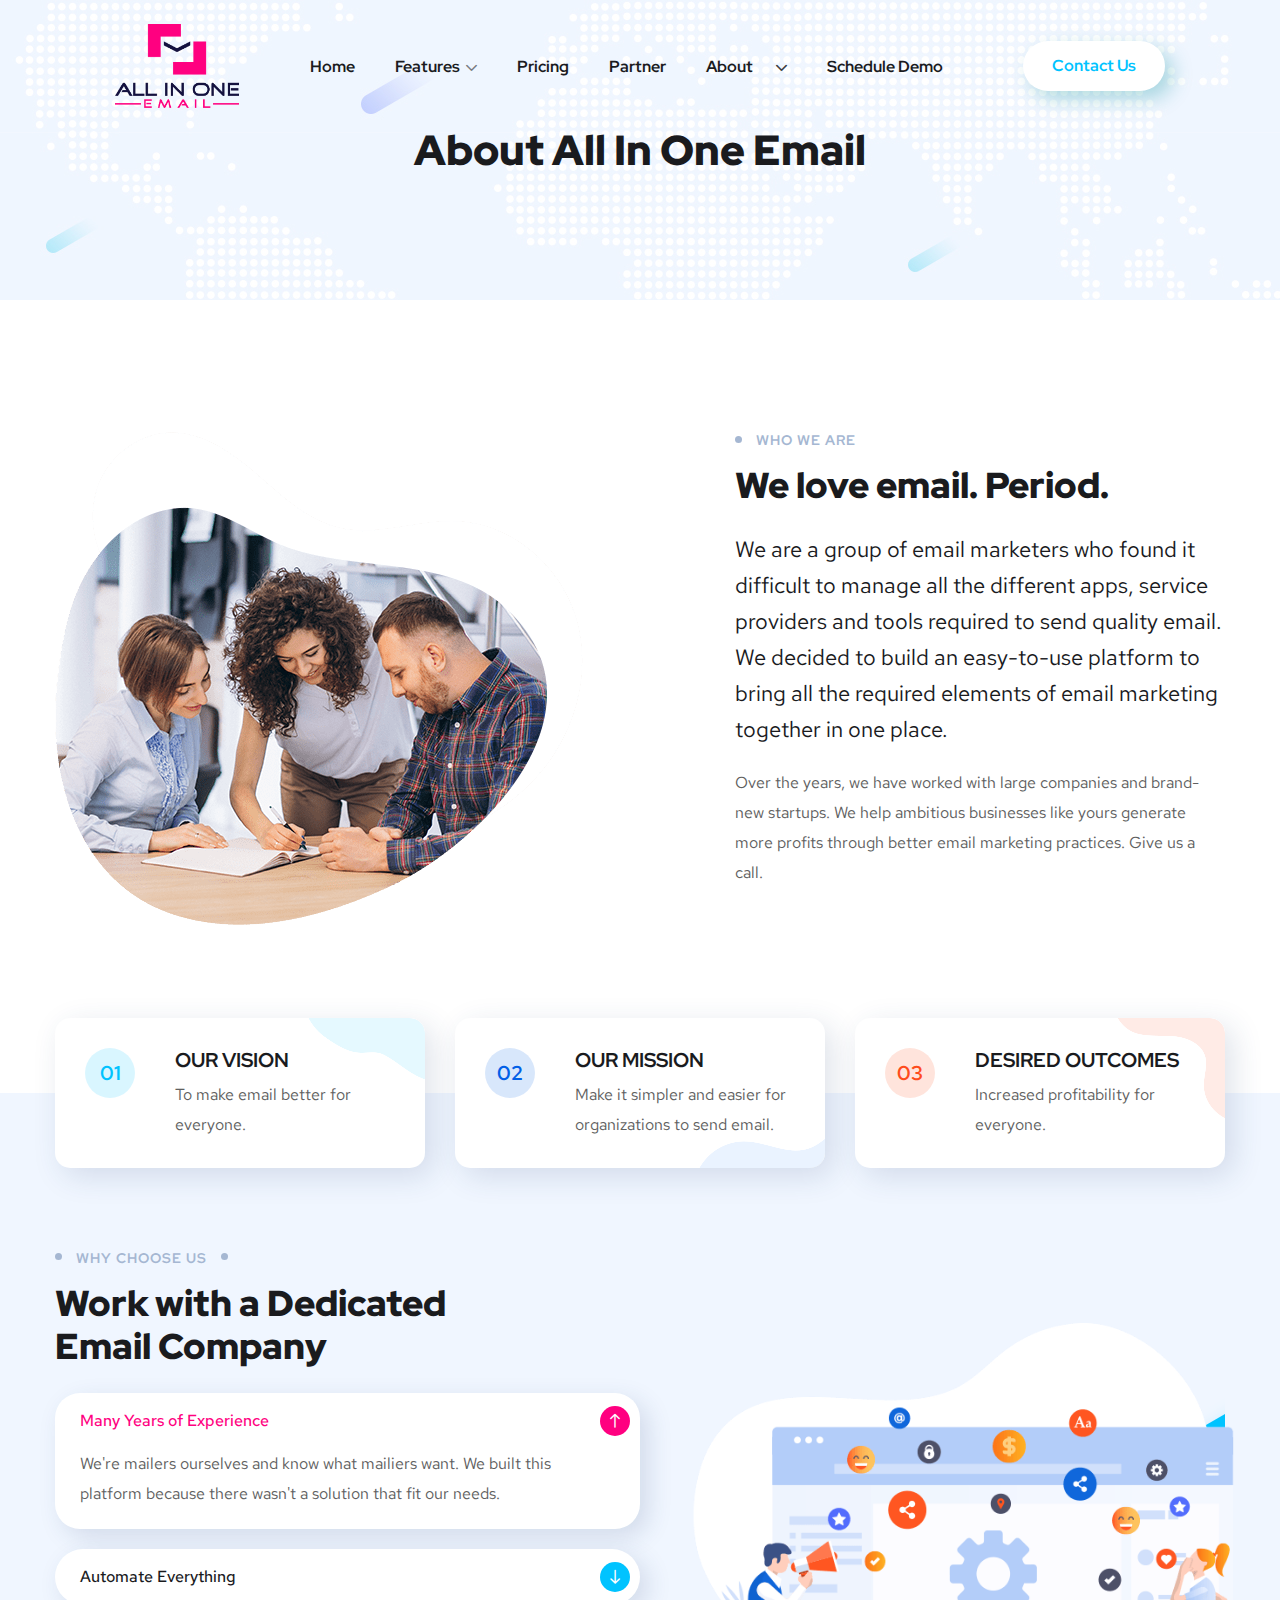
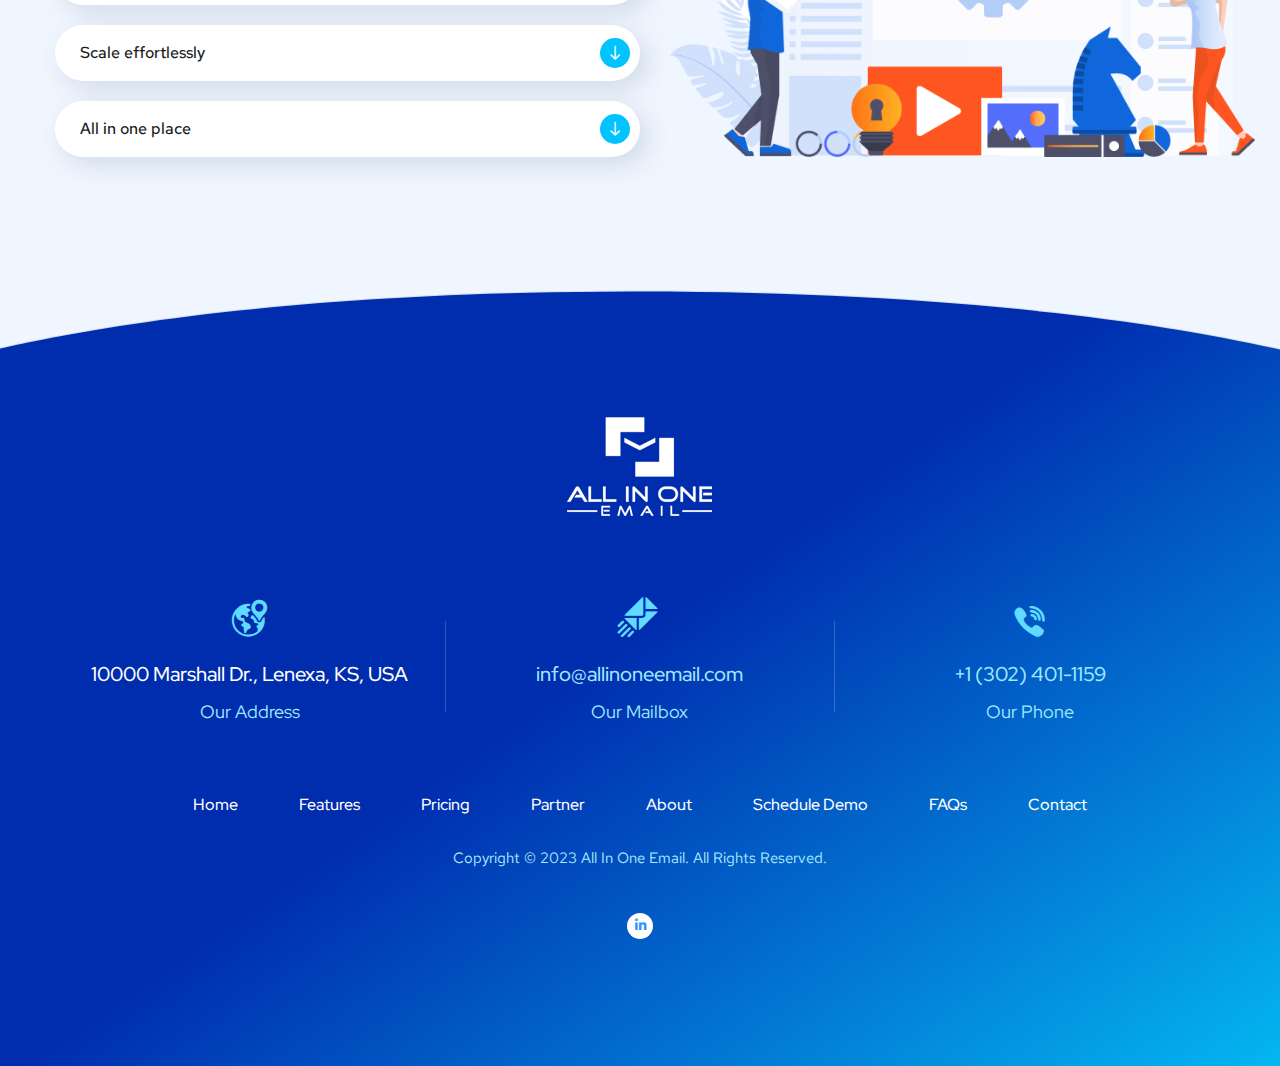
==== commit 20d19bc5: "remove social icons from footer except linkedin" ====
--- a/about-us.html
+++ b/about-us.html
@@ -318,10 +318,10 @@
     
     
                 <div class="footer-social text-center">
-                    <a class="footer-social-icon twitter" href="#" target="_blank"><i class="fab fa-twitter"></i></a>
-                    <a class="footer-social-icon facebook" href="#" target="_blank"><i class="fab fa-facebook-f"></i></a>
+                    <!-- <a class="footer-social-icon twitter" href="#" target="_blank"><i class="fab fa-twitter"></i></a>
+                    <a class="footer-social-icon facebook" href="#" target="_blank"><i class="fab fa-facebook-f"></i></a> -->
                     <a class="footer-social-icon linkedin" href="#" target="_blank"><i class="fab fa-linkedin-in"></i></a>
-                    <a class="footer-social-icon instagram" href="#" target="_blank"><i class="fab fa-instagram"></i></a>
+                    <!-- <a class="footer-social-icon instagram" href="#" target="_blank"><i class="fab fa-instagram"></i></a> -->
                 </div>
     
             </div>
